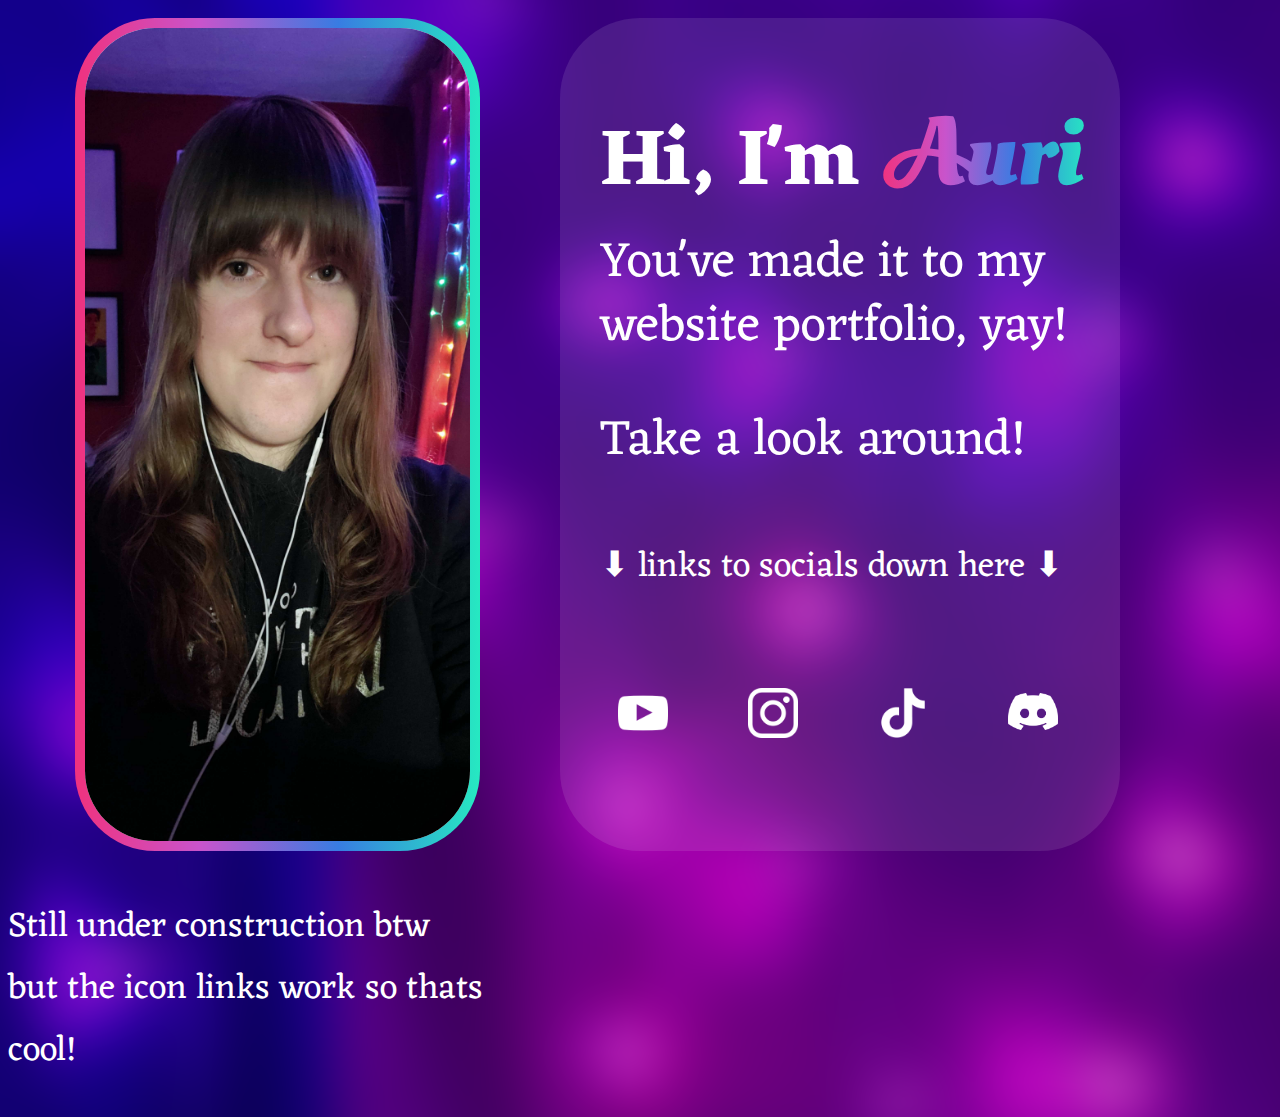
==== index.html @ 21b3b0e0 "small update 3" ====
<!DOCTYPE html>

    <head>
        <title>&#8962 Home Page</title>
        <link rel="stylesheet" href="styles.css">
        <meta name="viewport" content="width=device-width, initial-scale=1.0, user-scalable=yes">
        <div> <!-- FONTS -->
            <link rel="preconnect" href="https://fonts.googleapis.com">
            <link rel="preconnect" href="https://fonts.gstatic.com" crossorigin>
            <link href="https://fonts.googleapis.com/css2?family=Yantramanav&display=swap" rel="stylesheet">
            <link href="https://fonts.googleapis.com/css2?family=Oleo+Script+Swash+Caps&display=swap" rel="stylesheet">
            <link href="https://fonts.googleapis.com/css2?family=Eczar&display=swap" rel="stylesheet">
            <link rel="shortcut icon" href="Images/favicon.ico" type="image/x-icon">
        </div>
    </head>

    <!-- MAIN PAGE -->

    <body class="body-1">
        <div class="page-content-1"> 
            <div class="mp-pannel-1">
                <img id="mp-port-1" src="Images/portwip2.jpg" alt="portwip2"> 
            </div>
                
            <div class="mp-pannel-2">
                <div class="mp-pannel-2a">
                    <h1 class="mp-p2-h1">Hi, I'm <span class="name">Auri </span></h1>
                    <p class="mp-p2-p1"> 
                        You've made it to my <span class="br1"></span>
                        website portfolio, yay! 
                        <span class="br2"></span>
                        Take a look around!</p>
                    
                    <p class="mp-p2-p2">&#11015 links to socials down here &#11015</p>
                </div>
                <div class="socials">
                    <div class="youtube">
                        <a href="https://www.youtube.com/@AuriLuve" target="_blank">
                        <img src="Images/youtube logo.png" alt="Youtube"
                        style="width: 50px;"></a>
                    </div>
                    <div class="insta">
                        <a href="https://www.instagram.com/auri_luve/" target="_blank">
                        <img src="Images/instagram logo.png" alt="Instagram"
                        style="width: 50px;"></a>
                    </div>
                    <div class="tiktok">
                        <a href="https://www.tiktok.com/@auri_luve" target="_blank">
                        <img src="Images/tiktok logo.png" alt="Tiktok"
                        style="width: 50px;"></a>
                    </div>
                    <div class="discord">
                        <a href="https://discord.gg/yuPxHuxY4F" target="_blank">
                        <img src="Images/discord logo.png" alt="Discord"
                        style="width: 50px;"></a>
                    </div>
                </div>

            </div>

            <div class="mp-pannel-3">
                <p>Still under construction btw <br>
                but the icon links work so thats <br>
                cool!           
                </p>
            </div>
        </div>
    </body>
</html>
---- styles.css ----
/* Custom Breaks */

.br1{
    display: block;
    margin-bottom: -0.5em;
}

.br2{
    display: block;
    margin-bottom: 0.5em;
}

.br3{
    display: block;
    margin-bottom: 1.5em;
}

/* Welcome */

.body-1{
    background-image: url("Images/background wip.png");
}

.page-content-1{
    display: block;
    width: auto;
    height: auto;
}

.mp-pannel-1{
   float: left;
   margin: 10px;
   margin-left: 67px;
   margin-right: 20px;
}

.mp-pannel-2{
    padding-left: 40px;
    width: 520px;
    background: rgba(255, 255, 255, .1);
    border-radius: 80px;
    height: 833px;
    float: left;
    margin: 10px;
    margin-left: 60px;
}

.mp-pannel-2a{
    margin-top: 70px;
}

.socials{
    margin-top: 90px;
}

.youtube{
    float: left;
    margin-left: 18px;
    margin-right: 80px;
}

.insta{
    float: left;
    margin-right: 80px;
}

.tiktok{
    float: left;
    margin-right: 80px;
}

.discord{
    float: left;
    margin-top: 5px;
}

.mp-p2-h1{
    -webkit-text-fill-color: white;
    font-size: 80px;
    font-family: 'Eczar', serif;
}

.name{
    background: linear-gradient(to right, #F0327E 0%, #C854CC 31%, #387CE2 65%, #26E9C1 100%);
    -webkit-background-clip: text;
    -webkit-text-fill-color: transparent;
    -webkit-text-stroke: linear-gradient(to right, #F0327E 0%, #C854CC 31%, #387CE2 65%, #26E9C1 100%) 3.5px;
    font-family: 'Oleo Script Swash Caps', cursive;
    font-size: larger;
    padding: 5px;
}

.mp-p2-p1{
    -webkit-text-fill-color: white;
    font-size: 50px;
    font-family: 'Eczar', serif;
    margin-top: -70px;

}

.mp-p2-p2{
    margin-top: 50px;
    -webkit-text-fill-color: white;
    font-size: 35px;
    font-family: 'Eczar', serif;

}

#mp-port-1{
    display: block;
    width: 385px;
    border-style: solid;
    border-width: 10px;
    background: linear-gradient(white, white) padding-box,
            linear-gradient(to right, #F0327E 0%, #C854CC 31%, #387CE2 65%, #26E9C1 100%) border-box;
    border-radius: 80px;
    border: 10px solid transparent;
}

.mp-pannel-3{
    float: left;
    -webkit-text-fill-color: white;
    font-size: 35px;
    font-family: 'Eczar', serif;
}
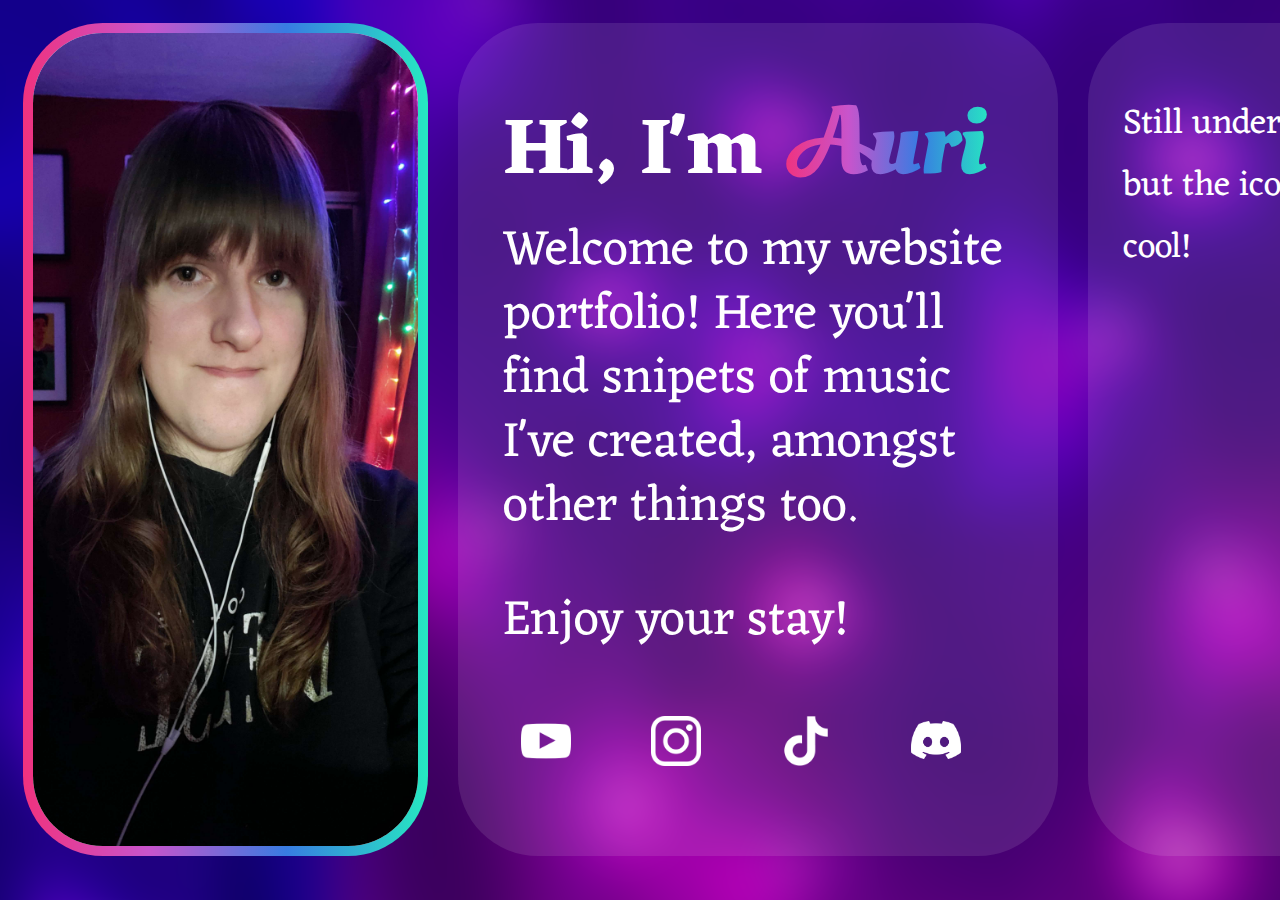
==== commit 7033110f: "small update 4" ====
--- a/index.html
+++ b/index.html
@@ -3,14 +3,13 @@
     <head>
         <title>&#8962 Home Page</title>
         <link rel="stylesheet" href="styles.css">
-        <meta name="viewport" content="width=device-width, initial-scale=1.0, user-scalable=yes">
+        <meta name="viewport" content="width=device-width">
         <div> <!-- FONTS -->
             <link rel="preconnect" href="https://fonts.googleapis.com">
             <link rel="preconnect" href="https://fonts.gstatic.com" crossorigin>
             <link href="https://fonts.googleapis.com/css2?family=Yantramanav&display=swap" rel="stylesheet">
             <link href="https://fonts.googleapis.com/css2?family=Oleo+Script+Swash+Caps&display=swap" rel="stylesheet">
             <link href="https://fonts.googleapis.com/css2?family=Eczar&display=swap" rel="stylesheet">
-            <link rel="shortcut icon" href="Images/favicon.ico" type="image/x-icon">
         </div>
     </head>
 
@@ -26,12 +25,13 @@
                 <div class="mp-pannel-2a">
                     <h1 class="mp-p2-h1">Hi, I'm <span class="name">Auri </span></h1>
                     <p class="mp-p2-p1"> 
-                        You've made it to my <span class="br1"></span>
-                        website portfolio, yay! 
+                        Welcome to my website <span class="br1"></span>
+                        portfolio! Here you'll <span class="br1"></span>
+                        find snipets of music <span class="br1"></span>
+                        I've created, amongst <span class="br1"></span>
+                        other things too.
                         <span class="br2"></span>
-                        Take a look around!</p>
-                    
-                    <p class="mp-p2-p2">&#11015 links to socials down here &#11015</p>
+                        Enjoy your stay!</p>
                 </div>
                 <div class="socials">
                     <div class="youtube">
@@ -59,10 +59,12 @@
             </div>
 
             <div class="mp-pannel-3">
-                <p>Still under construction btw <br>
-                but the icon links work so thats <br>
-                cool!           
-                </p>
+                <div class="mp-p3-p1">
+                    <p>Still under construction btw <br>
+                    but the icon links work so thats <br>
+                    cool!           
+                    </p>
+                </div>
             </div>
         </div>
     </body>
--- a/styles.css
+++ b/styles.css
@@ -19,38 +19,34 @@
 
 .body-1{
     background-image: url("Images/background wip.png");
+    aspect-ratio: 20 / 9;
 }
 
 .page-content-1{
-    display: block;
-    width: auto;
-    height: auto;
+    display: grid;
+    grid-template-columns: repeat(3, 1fr);
+    grid-template-rows: 1fr;
 }
 
 .mp-pannel-1{
-   float: left;
-   margin: 10px;
-   margin-left: 67px;
-   margin-right: 20px;
+    width: 33%;
+    margin: 15px;
 }
 
 .mp-pannel-2{
-    padding-left: 40px;
-    width: 520px;
+    padding-left: 45px;
+    width: 555px;
     background: rgba(255, 255, 255, .1);
     border-radius: 80px;
-    height: 833px;
-    float: left;
-    margin: 10px;
-    margin-left: 60px;
+    margin: 15px;
 }
 
 .mp-pannel-2a{
-    margin-top: 70px;
+    margin-top: 50px;
 }
 
 .socials{
-    margin-top: 90px;
+    margin-top: 50px;
 }
 
 .youtube{
@@ -111,15 +107,22 @@
     width: 385px;
     border-style: solid;
     border-width: 10px;
-    background: linear-gradient(white, white) padding-box,
-            linear-gradient(to right, #F0327E 0%, #C854CC 31%, #387CE2 65%, #26E9C1 100%) border-box;
+    background: linear-gradient(white, white) padding-box, linear-gradient(to right, #F0327E 0%, #C854CC 31%, #387CE2 65%, #26E9C1 100%) border-box;
     border-radius: 80px;
     border: 10px solid transparent;
 }
 
 .mp-pannel-3{
-    float: left;
+    background: rgba(255, 255, 255, .1);
+    border-radius: 80px;
+    margin: 15px;
+    width: 570px;
+}
+
+.mp-p3-p1{
     -webkit-text-fill-color: white;
     font-size: 35px;
     font-family: 'Eczar', serif;
+    margin-left: 35px;
+    margin-top: 70px;
 }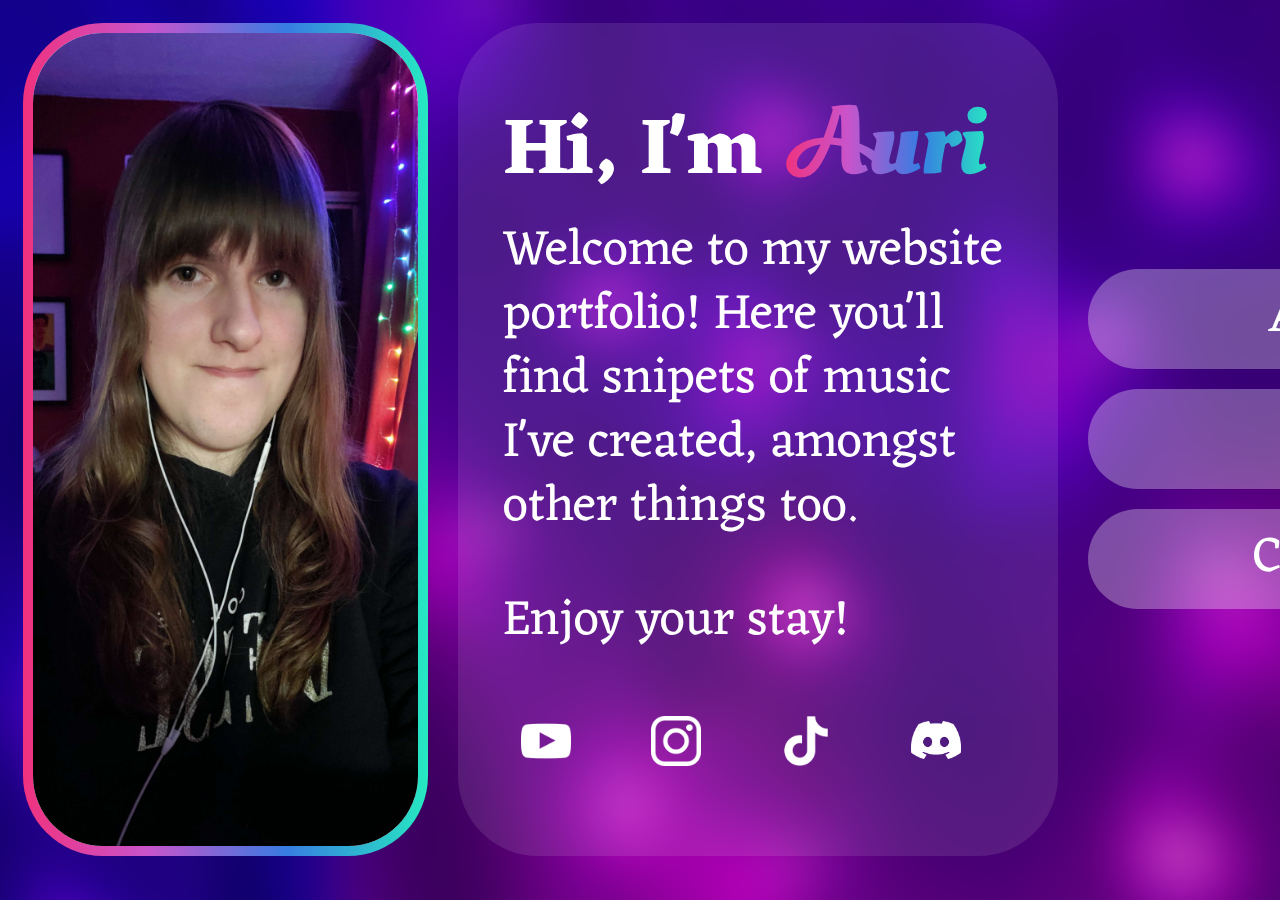
==== commit 45d07ed1: "update 5" ====
--- a/index.html
+++ b/index.html
@@ -3,6 +3,7 @@
     <head>
         <title>&#8962 Home Page</title>
         <link rel="stylesheet" href="styles.css">
+        <link rel="stylesheet" href="breaks.css">
         <meta name="viewport" content="width=device-width">
         <div> <!-- FONTS -->
             <link rel="preconnect" href="https://fonts.googleapis.com">
@@ -59,11 +60,22 @@
             </div>
 
             <div class="mp-pannel-3">
-                <div class="mp-p3-p1">
-                    <p>Still under construction btw <br>
-                    but the icon links work so thats <br>
-                    cool!           
-                    </p>
+                <div class="mp-p3-container">
+                    <div class="mp-p3-bubble" style="z-index: 1;">
+                        <div onclick="location.href='Pages/About Me.html';" class="mp-p3-bb-1">
+                            <a href="Pages/About Me.html" class="btn">About Me</a>
+                        </div>
+                    </div>
+                    <div class="mp-p3-bubble" style="z-index: 2;">
+                        <div onclick="location.href='Pages/Music.html';" class="mp-p3-bb-2">
+                            <a href="Pages/Music.html" class="btn">Music</a>
+                        </div>
+                    </div>
+                    <div class="mp-p3-bubble" style="z-index: 3;">
+                        <div onclick="location.href='Pages/Contact Me.html';" class="mp-p3-bb-3">
+                            <a href="Pages/Contact Me.html" class="btn">Contact Me</a>
+                        </div>
+                    </div>
                 </div>
             </div>
         </div>
--- a/styles.css
+++ b/styles.css
@@ -1,20 +1,3 @@
-/* Custom Breaks */
-
-.br1{
-    display: block;
-    margin-bottom: -0.5em;
-}
-
-.br2{
-    display: block;
-    margin-bottom: 0.5em;
-}
-
-.br3{
-    display: block;
-    margin-bottom: 1.5em;
-}
-
 /* Welcome */
 
 .body-1{
@@ -71,7 +54,7 @@
 }
 
 .mp-p2-h1{
-    -webkit-text-fill-color: white;
+    color: white;
     font-size: 80px;
     font-family: 'Eczar', serif;
 }
@@ -87,7 +70,7 @@
 }
 
 .mp-p2-p1{
-    -webkit-text-fill-color: white;
+    color: white;
     font-size: 50px;
     font-family: 'Eczar', serif;
     margin-top: -70px;
@@ -96,7 +79,7 @@
 
 .mp-p2-p2{
     margin-top: 50px;
-    -webkit-text-fill-color: white;
+    color: white;
     font-size: 35px;
     font-family: 'Eczar', serif;
 
@@ -113,16 +96,142 @@
 }
 
 .mp-pannel-3{
-    background: rgba(255, 255, 255, .1);
-    border-radius: 80px;
     margin: 15px;
     width: 570px;
-}
-
-.mp-p3-p1{
-    -webkit-text-fill-color: white;
-    font-size: 35px;
-    font-family: 'Eczar', serif;
-    margin-left: 35px;
-    margin-top: 70px;
+    display: table;
+}
+
+.mp-p3-container{
+    width: auto;
+    height: auto;
+    display: table-cell;
+    vertical-align: middle;
+    text-align: center;
+}
+
+.mp-p3-bubble{
+    background: rgba(255, 255, 255, 0.3);
+    width: auto;
+    height: 100px;
+    margin-top: 20px;
+    margin-bottom: 20px;
+    border-radius: 80px;
+    vertical-align: middle;
+    text-align: center;
+    transition: background 400ms ease;
+    transition: height 400ms ease;
+    display: flex;
+    justify-content: center;;
+}
+
+.mp-p3-bubble:hover{
+    background: rgba(255, 255, 255, 0.5);
+    height: 150px;
+}
+
+/*--------------*/
+
+.mp-p3-bb-1{
+    width: 100%;
+    font-size: 50px;
+    font-family: 'Eczar', serif;
+    margin-top: 5px;
+    transition: margin-top 400ms ease;
+    text-decoration: none;
+}
+
+.mp-p3-bb-2{
+    width: 100%;
+    font-size: 50px;
+    font-family: 'Eczar', serif;
+    margin-top: 5px;
+    transition: margin-top 400ms ease;
+    text-decoration: none;
+}
+
+.mp-p3-bb-3{
+    width: 100%;
+    font-size: 50px;
+    font-family: 'Eczar', serif;
+    margin-top: 5px;
+    transition: margin-top 400ms ease;
+    text-decoration: none;
+}
+
+/*--------------*/
+
+.mp-p3-bb-1:hover{
+    margin-top: 30px;
+    font-size: 50px;
+    font-family: 'Eczar', serif;
+}
+
+.mp-p3-bb-2:hover{
+    margin-top: 30px;
+    font-size: 50px;
+    font-family: 'Eczar', serif;
+}
+
+.mp-p3-bb-3:hover{
+    margin-top: 30px;
+    font-size: 50px;
+    font-family: 'Eczar', serif;
+}
+
+/*--------------*/
+
+.btn{
+    text-decoration: none;
+    color: white;
+}
+
+/* About Me */
+
+.body-2{
+    background-image: url("Images/background wip.png");
+    aspect-ratio: 20 / 9;
+}
+
+.page-content-2{
+    font-family: 'Eczar', serif;
+    color: white;
+    font-size: 50px;
+}
+
+.mp2-mp{
+    color: white;
+}
+
+/* Music */
+
+.body-3{
+    background-image: url("Images/background wip.png");
+    aspect-ratio: 20 / 9;
+}
+
+.page-content-3{
+    font-family: 'Eczar', serif;
+    color: white;
+    font-size: 50px;
+}
+
+.mp3-mp{
+    color: white;
+}
+
+/* Contact Me */
+
+.body-4{
+    background-image: url("Images/background wip.png");
+    aspect-ratio: 20 / 9;
+}
+
+.page-content-4{
+    font-family: 'Eczar', serif;
+    color: white;
+    font-size: 50px;
+}
+
+.mp4-mp{
+    color: white;
 }--- a/breaks.css
+++ b/breaks.css
@@ -0,0 +1,16 @@
+/* Custom Breaks */
+
+.br1{
+    display: block;
+    margin-bottom: -0.5em;
+}
+
+.br2{
+    display: block;
+    margin-bottom: 0.5em;
+}
+
+.br3{
+    display: block;
+    margin-bottom: 1.5em;
+}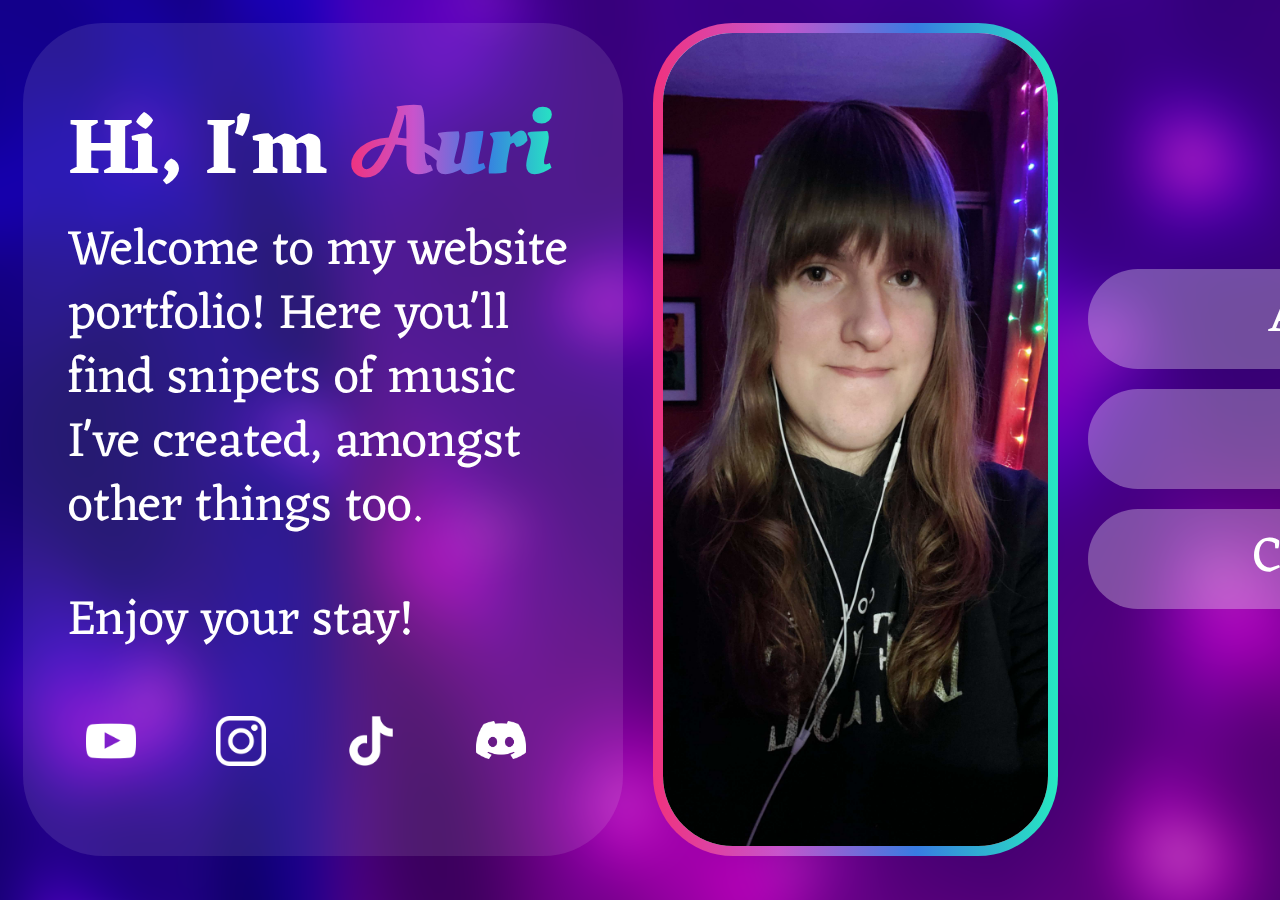
==== commit 36b13da5: "small update 6" ====
--- a/index.html
+++ b/index.html
@@ -18,10 +18,6 @@
 
     <body class="body-1">
         <div class="page-content-1"> 
-            <div class="mp-pannel-1">
-                <img id="mp-port-1" src="Images/portwip2.jpg" alt="portwip2"> 
-            </div>
-                
             <div class="mp-pannel-2">
                 <div class="mp-pannel-2a">
                     <h1 class="mp-p2-h1">Hi, I'm <span class="name">Auri </span></h1>
@@ -57,8 +53,12 @@
                     </div>
                 </div>
 
+            </div>   
+
+            <div class="mp-pannel-1">
+                <img id="mp-port-1" src="Images/portwip2.jpg" alt="portwip2"> 
             </div>
-
+                
             <div class="mp-pannel-3">
                 <div class="mp-p3-container">
                     <div class="mp-p3-bubble" style="z-index: 1;">
--- a/styles.css
+++ b/styles.css
@@ -234,4 +234,4 @@
 
 .mp4-mp{
     color: white;
-}+}
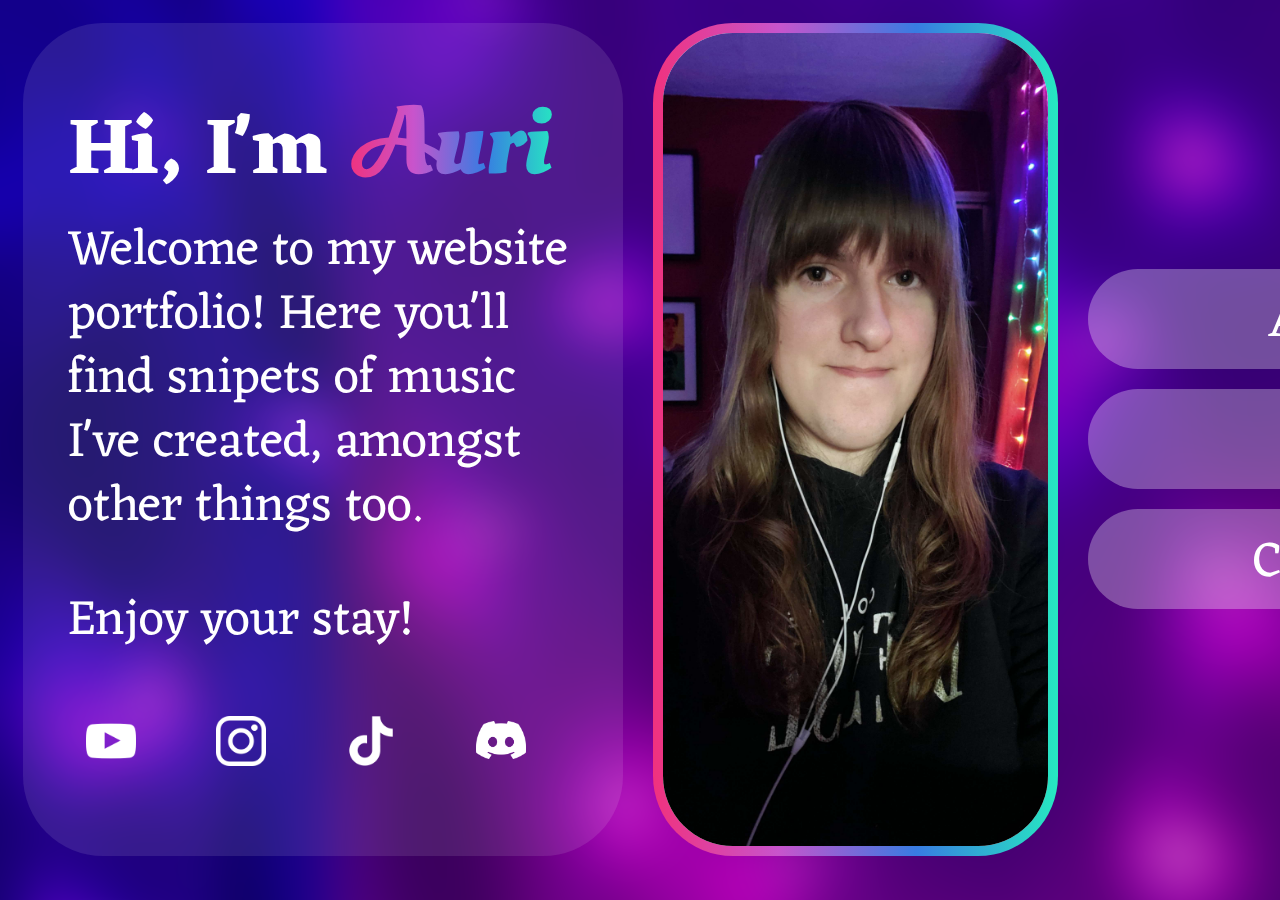
==== commit ab50e14a: "small update 7" ====
--- a/index.html
+++ b/index.html
@@ -16,8 +16,8 @@
 
     <!-- MAIN PAGE -->
 
-    <body class="body-1">
-        <div class="page-content-1"> 
+    <body class="body">
+        <div class="page-content"> 
             <div class="mp-pannel-2">
                 <div class="mp-pannel-2a">
                     <h1 class="mp-p2-h1">Hi, I'm <span class="name">Auri </span></h1>
@@ -63,17 +63,17 @@
                 <div class="mp-p3-container">
                     <div class="mp-p3-bubble" style="z-index: 1;">
                         <div onclick="location.href='Pages/About Me.html';" class="mp-p3-bb-1">
-                            <a href="Pages/About Me.html" class="btn">About Me</a>
+                            <p class="bbl-txt">About Me</p>
                         </div>
                     </div>
                     <div class="mp-p3-bubble" style="z-index: 2;">
                         <div onclick="location.href='Pages/Music.html';" class="mp-p3-bb-2">
-                            <a href="Pages/Music.html" class="btn">Music</a>
+                            <p class="bbl-txt">Music</p>
                         </div>
                     </div>
                     <div class="mp-p3-bubble" style="z-index: 3;">
                         <div onclick="location.href='Pages/Contact Me.html';" class="mp-p3-bb-3">
-                            <a href="Pages/Contact Me.html" class="btn">Contact Me</a>
+                            <p class="bbl-txt">Contact Me</p>
                         </div>
                     </div>
                 </div>
--- a/styles.css
+++ b/styles.css
@@ -1,11 +1,11 @@
 /* Welcome */
 
-.body-1{
+.body{
     background-image: url("Images/background wip.png");
     aspect-ratio: 20 / 9;
 }
 
-.page-content-1{
+.page-content{
     display: grid;
     grid-template-columns: repeat(3, 1fr);
     grid-template-rows: 1fr;
@@ -135,7 +135,7 @@
     width: 100%;
     font-size: 50px;
     font-family: 'Eczar', serif;
-    margin-top: 5px;
+    margin-top: -40px;
     transition: margin-top 400ms ease;
     text-decoration: none;
 }
@@ -144,7 +144,7 @@
     width: 100%;
     font-size: 50px;
     font-family: 'Eczar', serif;
-    margin-top: 5px;
+    margin-top: -40px;
     transition: margin-top 400ms ease;
     text-decoration: none;
 }
@@ -153,7 +153,7 @@
     width: 100%;
     font-size: 50px;
     font-family: 'Eczar', serif;
-    margin-top: 5px;
+    margin-top: -40px;
     transition: margin-top 400ms ease;
     text-decoration: none;
 }
@@ -161,77 +161,26 @@
 /*--------------*/
 
 .mp-p3-bb-1:hover{
-    margin-top: 30px;
+    margin-top: -16px;
     font-size: 50px;
     font-family: 'Eczar', serif;
 }
 
 .mp-p3-bb-2:hover{
-    margin-top: 30px;
+    margin-top: -16px;
     font-size: 50px;
     font-family: 'Eczar', serif;
 }
 
 .mp-p3-bb-3:hover{
-    margin-top: 30px;
+    margin-top: -16px;
     font-size: 50px;
     font-family: 'Eczar', serif;
 }
 
 /*--------------*/
 
-.btn{
+.bbl-txt{
+    color: white;
     text-decoration: none;
-    color: white;
-}
-
-/* About Me */
-
-.body-2{
-    background-image: url("Images/background wip.png");
-    aspect-ratio: 20 / 9;
-}
-
-.page-content-2{
-    font-family: 'Eczar', serif;
-    color: white;
-    font-size: 50px;
-}
-
-.mp2-mp{
-    color: white;
-}
-
-/* Music */
-
-.body-3{
-    background-image: url("Images/background wip.png");
-    aspect-ratio: 20 / 9;
-}
-
-.page-content-3{
-    font-family: 'Eczar', serif;
-    color: white;
-    font-size: 50px;
-}
-
-.mp3-mp{
-    color: white;
-}
-
-/* Contact Me */
-
-.body-4{
-    background-image: url("Images/background wip.png");
-    aspect-ratio: 20 / 9;
-}
-
-.page-content-4{
-    font-family: 'Eczar', serif;
-    color: white;
-    font-size: 50px;
-}
-
-.mp4-mp{
-    color: white;
-}
+}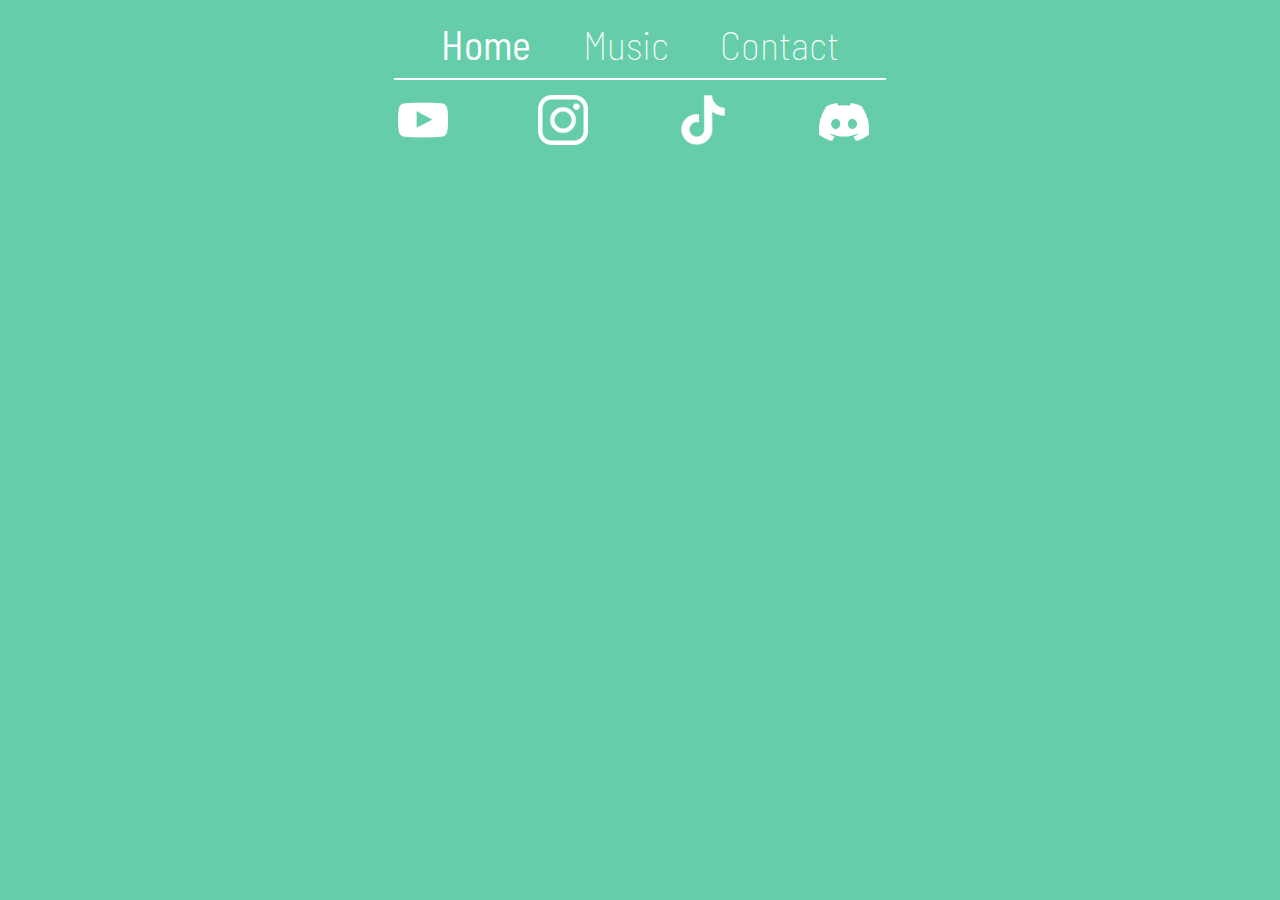
==== commit 0215d50f: "complete redesign v1" ====
--- a/index.html
+++ b/index.html
@@ -1,35 +1,45 @@
 <!DOCTYPE html>
 
     <head>
-        <title>&#8962 Home Page</title>
+        <title>&#8962 Home</title>
         <link rel="stylesheet" href="styles.css">
         <link rel="stylesheet" href="breaks.css">
-        <meta name="viewport" content="width=device-width">
-        <div> <!-- FONTS -->
-            <link rel="preconnect" href="https://fonts.googleapis.com">
-            <link rel="preconnect" href="https://fonts.gstatic.com" crossorigin>
-            <link href="https://fonts.googleapis.com/css2?family=Yantramanav&display=swap" rel="stylesheet">
-            <link href="https://fonts.googleapis.com/css2?family=Oleo+Script+Swash+Caps&display=swap" rel="stylesheet">
-            <link href="https://fonts.googleapis.com/css2?family=Eczar&display=swap" rel="stylesheet">
-        </div>
+        <meta name ="viewpoint" content ="width=device-width", initial-scale="1" />
+                
+        <link rel="preconnect" href="https://fonts.googleapis.com">
+        <link rel="preconnect" href="https://fonts.gstatic.com" crossorigin>
+        <link href="https://fonts.googleapis.com/css2?family=Barlow+Semi+Condensed:wght@100&display=swap" rel="stylesheet">
+        <link href="https://fonts.googleapis.com/css2?family=Barlow+Semi+Condensed&display=swap" rel="stylesheet">
     </head>
 
-    <!-- MAIN PAGE -->
+<body id="i">
 
-    <body class="body">
-        <div class="page-content"> 
-            <div class="mp-pannel-2">
-                <div class="mp-pannel-2a">
-                    <h1 class="mp-p2-h1">Hi, I'm <span class="name">Auri </span></h1>
-                    <p class="mp-p2-p1"> 
-                        Welcome to my website <span class="br1"></span>
-                        portfolio! Here you'll <span class="br1"></span>
-                        find snipets of music <span class="br1"></span>
-                        I've created, amongst <span class="br1"></span>
-                        other things too.
-                        <span class="br2"></span>
-                        Enjoy your stay!</p>
+    <div class="i-bgbg"></div>
+
+    <div class="i-bg-img"></div>
+    
+    <div class="i-body">
+        <nav class="navbar">       
+            <div class="div-nav">
+                <a href="index.html" class="link-item-active">
+                    <span class="nav-home">Home</span>
+                </a>
+                <a href="music.html" class="link-item">
+                    <span class="nav-music">Music</span>
+                </a>
+                <a href="contact.html" class="link-item">
+                    <span class="nav-contact">Contact</span>
+                </a>
+            </div>
+        </nav>
+
+        <div class="i-cf">
+            <div class="i-content">
+
+                <div class="lb">
+                    <div class="line"></div>
                 </div>
+
                 <div class="socials">
                     <div class="youtube">
                         <a href="https://www.youtube.com/@AuriLuve" target="_blank">
@@ -53,31 +63,16 @@
                     </div>
                 </div>
 
-            </div>   
 
-            <div class="mp-pannel-1">
-                <img id="mp-port-1" src="Images/portwip2.jpg" alt="portwip2"> 
+
             </div>
-                
-            <div class="mp-pannel-3">
-                <div class="mp-p3-container">
-                    <div class="mp-p3-bubble" style="z-index: 1;">
-                        <div onclick="location.href='Pages/About Me.html';" class="mp-p3-bb-1">
-                            <p class="bbl-txt">About Me</p>
-                        </div>
-                    </div>
-                    <div class="mp-p3-bubble" style="z-index: 2;">
-                        <div onclick="location.href='Pages/Music.html';" class="mp-p3-bb-2">
-                            <p class="bbl-txt">Music</p>
-                        </div>
-                    </div>
-                    <div class="mp-p3-bubble" style="z-index: 3;">
-                        <div onclick="location.href='Pages/Contact Me.html';" class="mp-p3-bb-3">
-                            <p class="bbl-txt">Contact Me</p>
-                        </div>
-                    </div>
-                </div>
-            </div>
+
+
+
         </div>
-    </body>
+
+    </div>
+
+</body>
+
 </html>--- a/styles.css
+++ b/styles.css
@@ -1,186 +1,236 @@
-/* Welcome */
-
-.body{
-    background-image: url("Images/background wip.png");
-    aspect-ratio: 20 / 9;
-}
-
-.page-content{
+/* GENERAL */ 
+
+html, body{
+    margin: 0;
+    padding: 0;
+}
+
+a{
+    text-decoration: none;
+}
+
+.navbar{
+    display: block;
+    margin: 20px;
+    height: 50px;
+    width: 110%;
+
+}
+
+.div-nav{
+    text-decoration: none;
+    text-align: center;
+    margin-right: 30px;
+}
+
+.nav-home{
+    margin-left: -10.5%;
+}
+
+.nav-music{
+    margin-left: 5%;
+    margin-right: 5%;
+}
+
+.lb{
+    display: flex;
+    justify-content: center;
+}
+
+.line{
+    display: block;
+    background-color: white;
+    height: 2px;
+    width: 60%;
+    margin-top: -12px;
+}
+
+.socials{
+    margin-top: 5px;
+    width: 100%;
+    height: 20px;
+    display: flex;
+    justify-content: center;
+    margin-left: 0.6%;
+}
+
+.youtube{
+    float: left;
+    margin-left: 18px;
+    margin-right: 11%;
+}
+
+.insta{
+    float: left;
+    margin-right: 11%;
+}
+
+.tiktok{
+    float: left;
+    margin-right: 11%;
+}
+
+.discord{
+    float: left;
+    margin-top: 8px;
+    margin-right: 5%;
+}
+
+.link-item-active{
+    -webkit-text-fill-color: rgb(255, 255, 255);
+    font-family: 'Barlow Semi Condensed', sans-serif;
+    font-size: 40px;
+    font-weight: 400;
+}
+
+.link-item{
+    -webkit-text-fill-color: rgb(255, 255, 255);
+    font-family: 'Barlow Semi Condensed', sans-serif;
+    font-size: 40px;
+    font-weight: 100;
+}
+
+/* PAGE SPECIFIC */
+/* Index */
+
+.i-bgbg{
+    position: fixed;
+    display: block;
+    background-color: mediumaquamarine;
+    width: 100%;
+    height: 100%;
+}
+
+.i-bg-img{
+    position: fixed;
+    display: block;
+    background-image: url("");
+    height: 1000px;
+    width: 100%;
+    background-position: center;
+    background-repeat: no-repeat;
+    background-size: cover;
+}
+
+.i-body{
+    position: fixed;
+    display: block;
+    left: 0;
+    right: 0;
+    z-index: 9999;
+    margin-left: 18%;
+    margin-right: 18%;
+    height: 100%;
+}
+
+.i-cf{
+    position: fixed;
     display: grid;
-    grid-template-columns: repeat(3, 1fr);
-    grid-template-rows: 1fr;
-}
-
-.mp-pannel-1{
-    width: 33%;
-    margin: 15px;
-}
-
-.mp-pannel-2{
-    padding-left: 45px;
-    width: 555px;
-    background: rgba(255, 255, 255, .1);
-    border-radius: 80px;
-    margin: 15px;
-}
-
-.mp-pannel-2a{
-    margin-top: 50px;
-}
-
-.socials{
-    margin-top: 50px;
-}
-
-.youtube{
-    float: left;
-    margin-left: 18px;
-    margin-right: 80px;
-}
-
-.insta{
-    float: left;
-    margin-right: 80px;
-}
-
-.tiktok{
-    float: left;
-    margin-right: 80px;
-}
-
-.discord{
-    float: left;
-    margin-top: 5px;
-}
-
-.mp-p2-h1{
-    color: white;
-    font-size: 80px;
-    font-family: 'Eczar', serif;
-}
-
-.name{
-    background: linear-gradient(to right, #F0327E 0%, #C854CC 31%, #387CE2 65%, #26E9C1 100%);
-    -webkit-background-clip: text;
-    -webkit-text-fill-color: transparent;
-    -webkit-text-stroke: linear-gradient(to right, #F0327E 0%, #C854CC 31%, #387CE2 65%, #26E9C1 100%) 3.5px;
-    font-family: 'Oleo Script Swash Caps', cursive;
-    font-size: larger;
-    padding: 5px;
-}
-
-.mp-p2-p1{
-    color: white;
-    font-size: 50px;
-    font-family: 'Eczar', serif;
-    margin-top: -70px;
-
-}
-
-.mp-p2-p2{
-    margin-top: 50px;
-    color: white;
-    font-size: 35px;
-    font-family: 'Eczar', serif;
-
-}
-
-#mp-port-1{
-    display: block;
-    width: 385px;
-    border-style: solid;
-    border-width: 10px;
-    background: linear-gradient(white, white) padding-box, linear-gradient(to right, #F0327E 0%, #C854CC 31%, #387CE2 65%, #26E9C1 100%) border-box;
-    border-radius: 80px;
-    border: 10px solid transparent;
-}
-
-.mp-pannel-3{
-    margin: 15px;
-    width: 570px;
-    display: table;
-}
-
-.mp-p3-container{
-    width: auto;
-    height: auto;
-    display: table-cell;
-    vertical-align: middle;
-    text-align: center;
-}
-
-.mp-p3-bubble{
-    background: rgba(255, 255, 255, 0.3);
-    width: auto;
-    height: 100px;
-    margin-top: 20px;
-    margin-bottom: 20px;
-    border-radius: 80px;
-    vertical-align: middle;
-    text-align: center;
-    transition: background 400ms ease;
-    transition: height 400ms ease;
-    display: flex;
-    justify-content: center;;
-}
-
-.mp-p3-bubble:hover{
-    background: rgba(255, 255, 255, 0.5);
-    height: 150px;
-}
-
-/*--------------*/
-
-.mp-p3-bb-1{
-    width: 100%;
-    font-size: 50px;
-    font-family: 'Eczar', serif;
-    margin-top: -40px;
-    transition: margin-top 400ms ease;
-    text-decoration: none;
-}
-
-.mp-p3-bb-2{
-    width: 100%;
-    font-size: 50px;
-    font-family: 'Eczar', serif;
-    margin-top: -40px;
-    transition: margin-top 400ms ease;
-    text-decoration: none;
-}
-
-.mp-p3-bb-3{
-    width: 100%;
-    font-size: 50px;
-    font-family: 'Eczar', serif;
-    margin-top: -40px;
-    transition: margin-top 400ms ease;
-    text-decoration: none;
-}
-
-/*--------------*/
-
-.mp-p3-bb-1:hover{
-    margin-top: -16px;
-    font-size: 50px;
-    font-family: 'Eczar', serif;
-}
-
-.mp-p3-bb-2:hover{
-    margin-top: -16px;
-    font-size: 50px;
-    font-family: 'Eczar', serif;
-}
-
-.mp-p3-bb-3:hover{
-    margin-top: -16px;
-    font-size: 50px;
-    font-family: 'Eczar', serif;
-}
-
-/*--------------*/
-
-.bbl-txt{
-    color: white;
-    text-decoration: none;
+}
+
+.i-content{
+    position: fixed;
+    display: block;
+    /*background-color: hotpink;*/
+    left: 0;
+    right: 0;
+    z-index: 9999;
+    margin-left: 18%;
+    margin-right: 18%;
+    height: 100%;
+}
+
+/* Music */
+
+.m-bgbg{
+    position: fixed;
+    display: block;
+    background-color: black;
+    width: 100%;
+    height: 100%;
+}
+
+.m-bg-img{
+    position: fixed;
+    display: block;
+    background-image: url("Images/Shallow Screenshot.png");
+    height: 1000px;
+    width: 100%;
+    background-position: center;
+    background-repeat: no-repeat;
+    background-size: cover;
+
+    -webkit-filter: blur(10px);
+    -moz-filter: blur(10px);
+    -o-filter: blur(10px);
+    -ms-filter: blur(10px);
+    filter: blur(10px);
+}
+
+.m-body{
+    position: fixed;
+    display: block;
+
+    left: 0;
+    right: 0;
+    z-index: 9999;
+    margin-left: 18%;
+    margin-right: 18%;
+    height: 100%;
+}
+
+.m-cf{
+    position: fixed;
+    display: grid;
+}
+
+.m-content{
+    position: fixed;
+    display: block;
+    /*background-color: hotpink;*/
+    left: 0;
+    right: 0;
+    z-index: 9999;
+    margin-left: 18%;
+    margin-right: 18%;
+    height: 100%;
+}
+
+/* Contact */
+
+.c-bgbg{
+    position: fixed;
+    display: block;
+    background-color: tomato;
+    width: 100%;
+    height: 100%;
+}
+
+.c-body{
+    position: fixed;
+    display: block;
+
+    left: 0;
+    right: 0;
+    z-index: 9999;
+    margin-left: 18%;
+    margin-right: 18%;
+    height: 100%;
+}
+
+.c-cf{
+    position: fixed;
+    display: grid;
+}
+
+.c-content{
+    position: fixed;
+    display: block;
+    /*background-color: hotpink;*/
+    left: 0;
+    right: 0;
+    z-index: 9999;
+    margin-left: 18%;
+    margin-right: 18%;
+    height: 100%;
 }